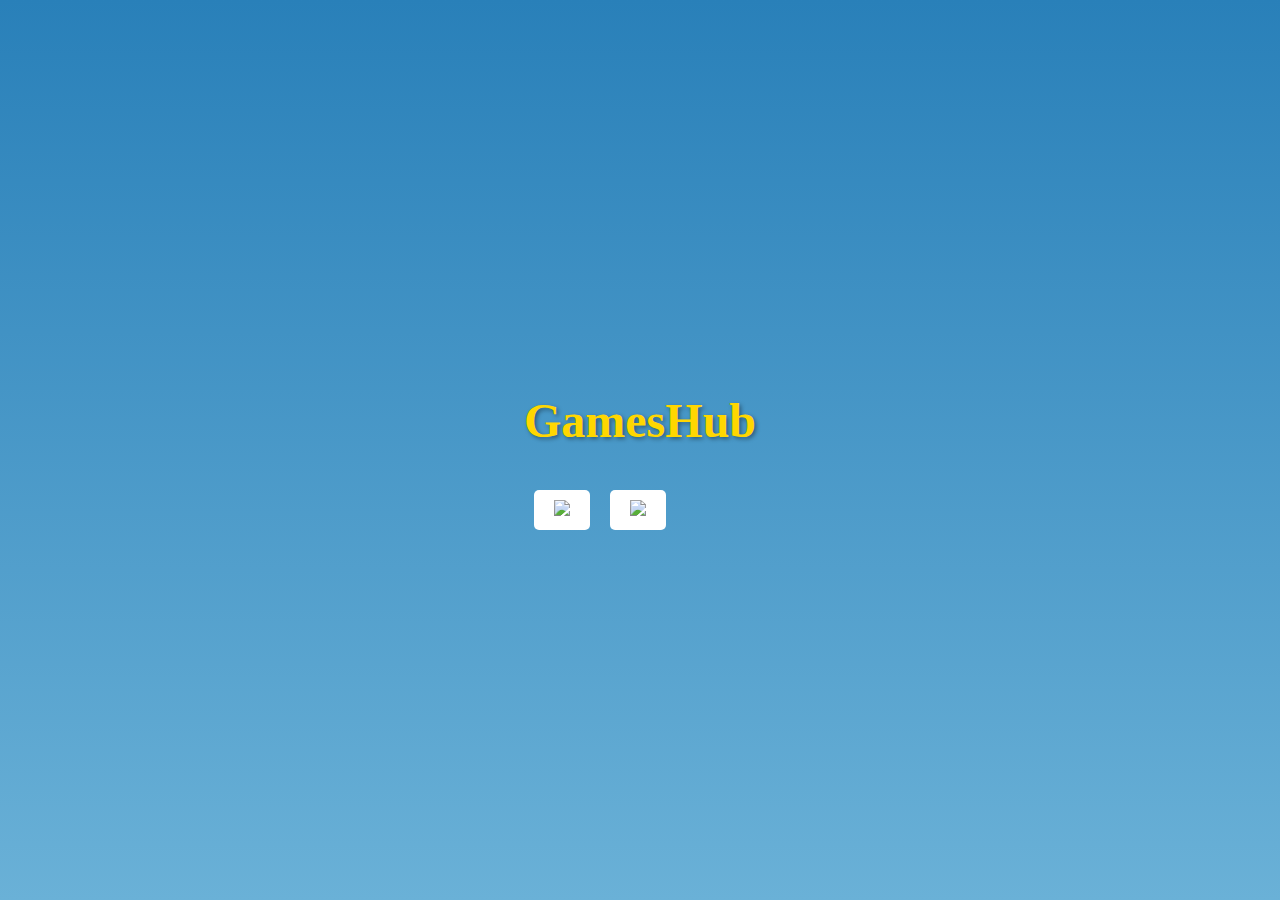
==== Hub/game.html @ a09f62fc "hooo" ====
<!DOCTYPE html>
<html lang="en">
<head>
  <meta charset="UTF-8">
  <meta name="viewport" content="width=device-width, initial-scale=1.0">
  <link rel="stylesheet" href="game .css">
  <title>GamesHub - Game Selection</title>
</head>
<body>
    
  <div class="container">
    <h1 class="heading">GamesHub</h1>
    <div class="game-links">
        <a class="game-link" href="../Blackjack/black.html"><img src="../games/blacklogo.png" class="logo"></a>
        <a class="game-link" href="../rps/rps.html"><img src="../games/rpslogo.png" class="logo"></a>
      <!-- Add more game links here -->
    </div>
  </div>
</body>
</html>
---- Hub/game .css ----
body {
    font-family: Arial, sans-serif;
    margin: 0;
    padding: 0;
    display: flex;
    justify-content: center;
    align-items: center;
    min-height: 100vh;
    background: linear-gradient(to bottom, #2980b9, #6ab1d7);
    /* color: white; */
  }
  
  .container {
    text-align: center;
    animation: fadeInUp 1s ease;
  }
  
  .heading {
    font-size: 3rem;
    /* margin-bottom: 20px; */
    font-family: 'Pacifico', cursive;
    color: #ffd700;
    text-shadow: 2px 2px 4px rgba(0, 0, 0, 0.4);
  }
  .logo {
    max-width: 100px; /* Set the maximum width for the logo */
    
  }
  .game-links {
    display: flex;
    flex-direction: row;
    align-items: center;
    margin-top: 20px;
  }
  
  .game-link {
    background-color: #fff;
    color: #2980b9;
    border: none;
    padding: 10px 20px;
    margin: 10px;
    cursor: pointer;
    text-decoration: none;
    border-radius: 5px;
    transition: background-color 0.3s ease;
  }
  
  .game-link:hover {
    background-color: #bebaba;
  }
  
  @keyframes fadeInUp {
    from {
      opacity: 0;
      transform: translateY(20px);
    }
    to {
      opacity: 1;
      transform: translateY(0);
    }
  }
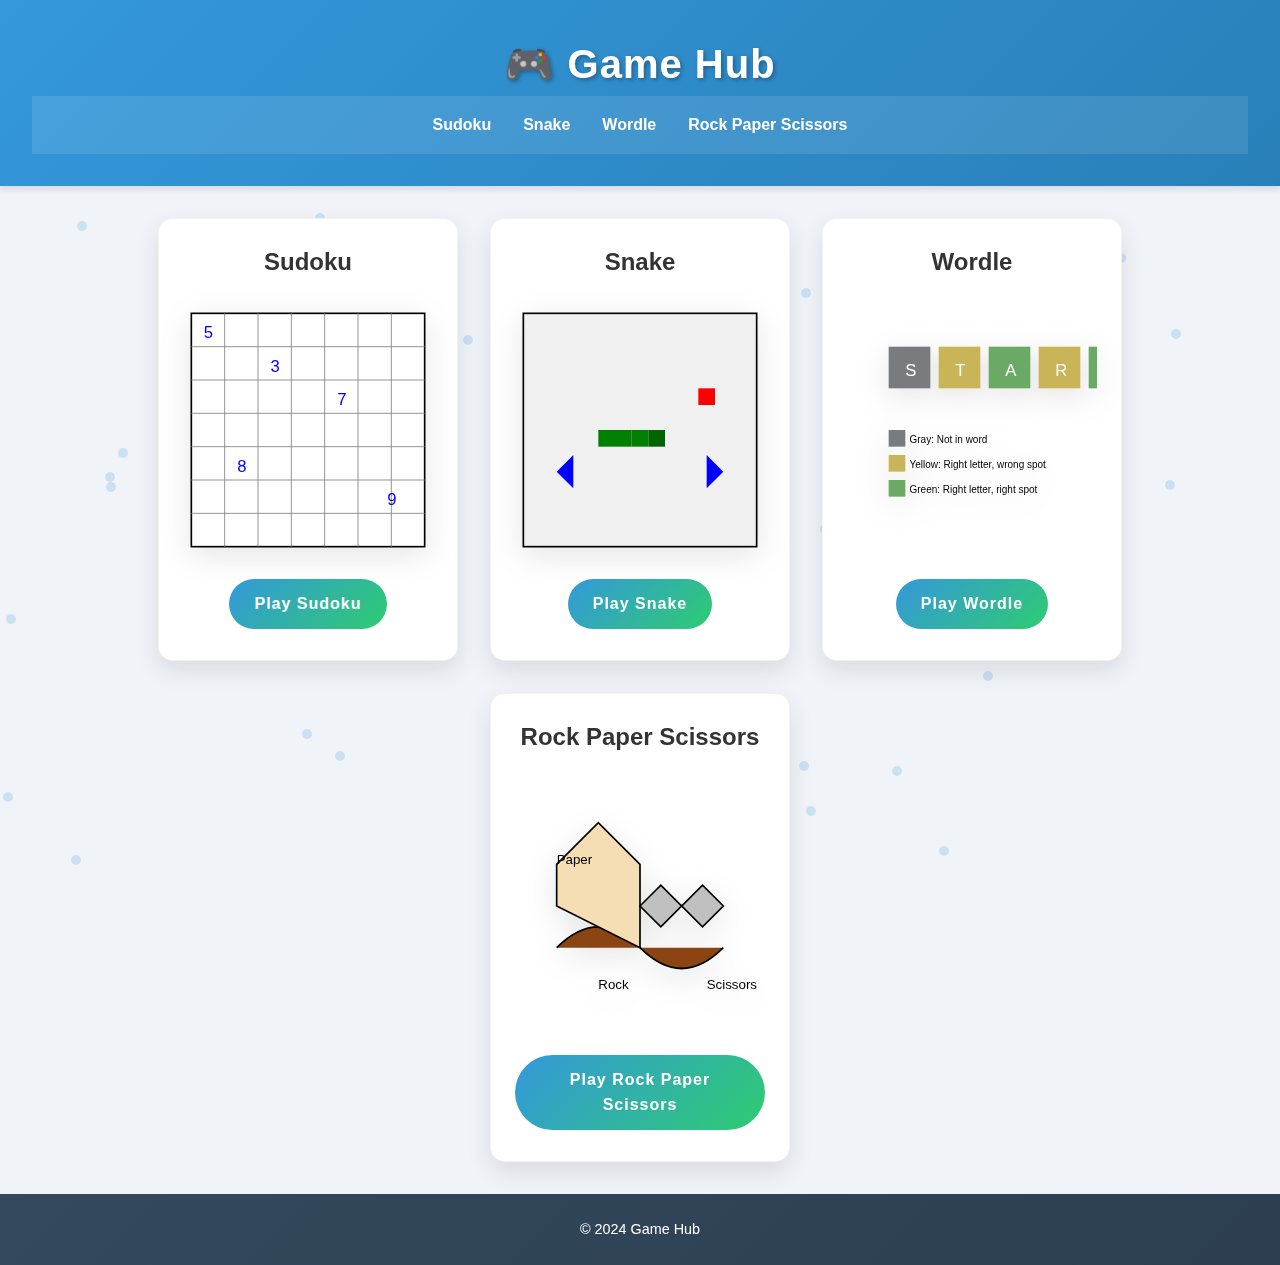
==== commit 1f32d1e5: "now" ====
--- a/Hub/game.html
+++ b/Hub/game.html
@@ -1,21 +1,157 @@
 <!DOCTYPE html>
 <html lang="en">
 <head>
-  <meta charset="UTF-8">
-  <meta name="viewport" content="width=device-width, initial-scale=1.0">
-  <link rel="stylesheet" href="game .css">
-  <title>GamesHub - Game Selection</title>
+    <meta charset="UTF-8">
+    <meta name="viewport" content="width=device-width, initial-scale=1.0">
+    <title>Game Hub</title>
+    <link rel="stylesheet" href="game.css">
 </head>
 <body>
-    
-  <div class="container">
-    <h1 class="heading">GamesHub</h1>
-    <div class="game-links">
-        <a class="game-link" href="../Blackjack/black.html"><img src="../games/blacklogo.png" class="logo"></a>
-        <a class="game-link" href="../rps/rps.html"><img src="../games/rpslogo.png" class="logo"></a>
-      <!-- Add more game links here -->
-    </div>
-  </div>
+    <header>
+        <h1>🎮 Game Hub</h1>
+        <nav>
+            <ul>
+                <li><a href="#sudoku">Sudoku</a></li>
+                <li><a href="#snake">Snake</a></li>
+                <li><a href="#wordle">Wordle</a></li>
+                <li><a href="#rock-paper-scissors">Rock Paper Scissors</a></li>
+            </ul>
+        </nav>
+    </header>
+
+    <main>
+        <section id="games">
+            <div class="game-container">
+                <div class="game-card" id="sudoku">
+                    <h2>Sudoku</h2>
+                    <div class="game-illustration">
+                        <svg xmlns="http://www.w3.org/2000/svg" viewBox="0 0 300 300">
+                            <!-- Sudoku Grid -->
+                            <rect x="10" y="10" width="280" height="280" fill="white" stroke="black" stroke-width="2"/>
+                            
+                            <!-- Grid Lines -->
+                            <g stroke="gray" stroke-width="1">
+                                <line x1="10" y1="50" x2="290" y2="50" />
+                                <line x1="10" y1="90" x2="290" y2="90" />
+                                <line x1="10" y1="130" x2="290" y2="130" />
+                                <line x1="10" y1="170" x2="290" y2="170" />
+                                <line x1="10" y1="210" x2="290" y2="210" />
+                                <line x1="10" y1="250" x2="290" y2="250" />
+                                
+                                <line x1="50" y1="10" y2="290" x1="50" x2="50" />
+                                <line x1="90" y1="10" y2="290" x1="90" x2="90" />
+                                <line x1="130" y1="10" y2="290" x1="130" x2="130" />
+                                <line x1="170" y1="10" y2="290" x1="170" x2="170" />
+                                <line x1="210" y1="10" y2="290" x1="210" x2="210" />
+                                <line x1="250" y1="10" y2="290" x1="250" x2="250" />
+                            </g>
+                            
+                            <!-- Some Pre-filled Numbers -->
+                            <text x="25" y="40" font-size="20" fill="blue">5</text>
+                            <text x="105" y="80" font-size="20" fill="blue">3</text>
+                            <text x="185" y="120" font-size="20" fill="blue">7</text>
+                            <text x="65" y="200" font-size="20" fill="blue">8</text>
+                            <text x="245" y="240" font-size="20" fill="blue">9</text>
+                        </svg>
+                    </div>
+                    <a href="sudoku.html" class="play-button">Play Sudoku</a>
+                </div>
+
+                <div class="game-card" id="snake">
+                    <h2>Snake</h2>
+                    <div class="game-illustration">
+                        <svg xmlns="http://www.w3.org/2000/svg" viewBox="0 0 300 300">
+                            <!-- Grid -->
+                            <rect x="10" y="10" width="280" height="280" fill="#f0f0f0" stroke="black" stroke-width="2"/>
+                            
+                            <!-- Snake Body -->
+                            <rect x="100" y="150" width="20" height="20" fill="green"/>
+                            <rect x="120" y="150" width="20" height="20" fill="green"/>
+                            <rect x="140" y="150" width="20" height="20" fill="green"/>
+                            
+                            <!-- Snake Head -->
+                            <rect x="160" y="150" width="20" height="20" fill="darkgreen"/>
+                            
+                            <!-- Food -->
+                            <rect x="220" y="100" width="20" height="20" fill="red"/>
+                            
+                            <!-- Movement Arrows -->
+                            <polygon points="50,200 70,180 70,220" fill="blue"/>
+                            <polygon points="250,200 230,180 230,220" fill="blue"/>
+                        </svg>
+                    </div>
+                    <a href="snake.html" class="play-button">Play Snake</a>
+                </div>
+
+                <div class="game-card" id="wordle">
+                    <h2>Wordle</h2>
+                    <div class="game-illustration">
+                        <svg xmlns="http://www.w3.org/2000/svg" viewBox="0 0 300 300">
+                            <!-- Letter Tiles -->
+                            <rect x="50" y="50" width="50" height="50" fill="#787C7E"/>
+                            <text x="70" y="85" font-size="20" fill="white">S</text>
+                            
+                            <rect x="110" y="50" width="50" height="50" fill="#C9B458"/>
+                            <text x="130" y="85" font-size="20" fill="white">T</text>
+                            
+                            <rect x="170" y="50" width="50" height="50" fill="#6AAA64"/>
+                            <text x="190" y="85" font-size="20" fill="white">A</text>
+                            
+                            <rect x="230" y="50" width="50" height="50" fill="#C9B458"/>
+                            <text x="250" y="85" font-size="20" fill="white">R</text>
+                            
+                            <rect x="290" y="50" width="50" height="50" fill="#6AAA64"/>
+                            <text x="310" y="85" font-size="20" fill="white">T</text>
+                            
+                            <!-- Color Legend -->
+                            <rect x="50" y="150" width="20" height="20" fill="#787C7E"/>
+                            <text x="75" y="165" font-size="12">Gray: Not in word</text>
+                            
+                            <rect x="50" y="180" width="20" height="20" fill="#C9B458"/>
+                            <text x="75" y="195" font-size="12">Yellow: Right letter, wrong spot</text>
+                            
+                            <rect x="50" y="210" width="20" height="20" fill="#6AAA64"/>
+                            <text x="75" y="225" font-size="12">Green: Right letter, right spot</text>
+                        </svg>
+                    </div>
+                    <a href="wordle.html" class="play-button">Play Wordle</a>
+                </div>
+
+                <div class="game-card" id="rock-paper-scissors">
+                    <h2>Rock Paper Scissors</h2>
+                    <div class="game-illustration">
+                        <svg xmlns="http://www.w3.org/2000/svg" viewBox="0 0 300 300">
+                            <!-- Rock Hand -->
+                            <path d="M50,200 Q100,150 150,200 Q200,250 250,200" 
+                                  fill="#8B4513" stroke="black" stroke-width="2"/>
+                            
+                            <!-- Paper Hand -->
+                            <path d="M50,150 L50,100 L100,50 L150,100 L150,200 Z" 
+                                  fill="#F5DEB3" stroke="black" stroke-width="2"/>
+                            
+                            <!-- Scissors -->
+                            <g transform="translate(200, 150)">
+                                <path d="M-50,0 L-25,-25 L0,0 L25,-25 L50,0 
+                                         L25,25 L0,0 L-25,25 Z" 
+                                      fill="#C0C0C0" stroke="black" stroke-width="2"/>
+                            </g>
+                            
+                            <!-- Arrows and Labels -->
+                            <text x="100" y="250" font-size="16">Rock</text>
+                            <text x="50" y="100" font-size="16">Paper</text>
+                            <text x="230" y="250" font-size="16">Scissors</text>
+                        </svg>
+                    </div>
+                    <a href="rps.html" class="play-button">Play Rock Paper Scissors</a>
+                </div>
+            </div>
+        </section>
+    </main>
+
+    <footer>
+        <p>© 2024 Game Hub</p>
+    </footer>
+
+    <script src="game.js"></script>
 </body>
-</html>
-
+</html>--- a/Hub/game.css
+++ b/Hub/game.css
@@ -0,0 +1,202 @@
+:root {
+    --primary-color: #3498db;
+    --secondary-color: #2ecc71;
+    --background-color: #f0f4f8;
+    --card-shadow: 0 10px 25px rgba(0, 0, 0, 0.1);
+    --transition: all 0.3s ease;
+}
+
+* {
+    box-sizing: border-box;
+    margin: 0;
+    padding: 0;
+}
+
+body {
+    font-family: 'Poppins', 'Arial', sans-serif;
+    background-color: var(--background-color);
+    color: #333;
+    line-height: 1.6;
+}
+
+header {
+    background: linear-gradient(135deg, var(--primary-color), #2980b9);
+    color: white;
+    text-align: center;
+    padding: 2rem;
+    box-shadow: 0 4px 6px rgba(0, 0, 0, 0.1);
+}
+
+header h1 {
+    font-size: 2.5rem;
+    font-weight: 700;
+    letter-spacing: 1px;
+    text-shadow: 2px 2px 4px rgba(0, 0, 0, 0.3);
+}
+
+nav {
+    background: rgba(255, 255, 255, 0.1);
+    padding: 1rem;
+}
+
+nav ul {
+    list-style-type: none;
+    display: flex;
+    justify-content: center;
+    gap: 2rem;
+}
+
+nav a {
+    color: white;
+    text-decoration: none;
+    font-weight: 600;
+    transition: var(--transition);
+    position: relative;
+}
+
+nav a::after {
+    content: '';
+    position: absolute;
+    width: 0;
+    height: 2px;
+    bottom: -5px;
+    left: 0;
+    background-color: white;
+    transition: var(--transition);
+}
+
+nav a:hover::after {
+    width: 100%;
+}
+
+.game-container {
+    display: flex;
+    flex-wrap: wrap;
+    justify-content: center;
+    gap: 2rem;
+    padding: 2rem;
+    max-width: 1400px;
+    margin: 0 auto;
+}
+
+.game-card {
+    background: white;
+    border-radius: 15px;
+    box-shadow: var(--card-shadow);
+    width: 300px;
+    padding: 1.5rem;
+    text-align: center;
+    transition: var(--transition);
+    position: relative;
+    overflow: hidden;
+    border: 1px solid rgba(0, 0, 0, 0.05);
+}
+
+.game-card::before {
+    content: '';
+    position: absolute;
+    top: -50%;
+    left: -50%;
+    width: 200%;
+    height: 200%;
+    background: radial-gradient(circle, rgba(255,255,255,0.1) 0%, transparent 70%);
+    transform: rotate(-45deg);
+    opacity: 0;
+    transition: var(--transition);
+}
+
+.game-card:hover::before {
+    opacity: 1;
+}
+
+.game-card:hover {
+    transform: translateY(-10px);
+    box-shadow: 0 15px 35px rgba(0, 0, 0, 0.15);
+}
+
+.game-illustration {
+    margin: 1.5rem 0;
+    display: flex;
+    justify-content: center;
+    align-items: center;
+    position: relative;
+}
+
+.game-illustration svg {
+    max-width: 250px;
+    max-height: 250px;
+    filter: drop-shadow(0 8px 15px rgba(0, 0, 0, 0.1));
+    transition: var(--transition);
+}
+
+.game-card:hover .game-illustration svg {
+    transform: scale(1.05);
+}
+
+.play-button {
+    display: inline-block;
+    background: linear-gradient(135deg, var(--primary-color), var(--secondary-color));
+    color: white;
+    padding: 12px 25px;
+    text-decoration: none;
+    border-radius: 50px;
+    font-weight: 600;
+    letter-spacing: 1px;
+    transition: var(--transition);
+    position: relative;
+    overflow: hidden;
+    z-index: 1;
+}
+
+.play-button::before {
+    content: '';
+    position: absolute;
+    top: 0;
+    left: -100%;
+    width: 100%;
+    height: 100%;
+    background: rgba(255, 255, 255, 0.2);
+    transition: var(--transition);
+    z-index: -1;
+}
+
+.play-button:hover::before {
+    left: 0;
+}
+
+.play-button:hover {
+    transform: scale(1.05);
+    box-shadow: 0 5px 15px rgba(0, 0, 0, 0.2);
+}
+
+footer {
+    background: linear-gradient(135deg, #34495e, #2c3e50);
+    color: white;
+    text-align: center;
+    padding: 1.5rem;
+    margin-top: auto;
+    font-size: 0.9rem;
+}
+
+/* Responsive Design */
+@media (max-width: 768px) {
+    .game-card {
+        width: calc(100% - 4rem);
+        margin: 1rem;
+    }
+
+    nav ul {
+        flex-direction: column;
+        align-items: center;
+    }
+}
+
+/* Accessibility and Additional Animations */
+@keyframes subtle-float {
+    0%, 100% { transform: translateY(0); }
+    50% { transform: translateY(-5px); }
+}
+
+.game-card:hover {
+    animation: subtle-float 2s ease-in-out infinite;
+}